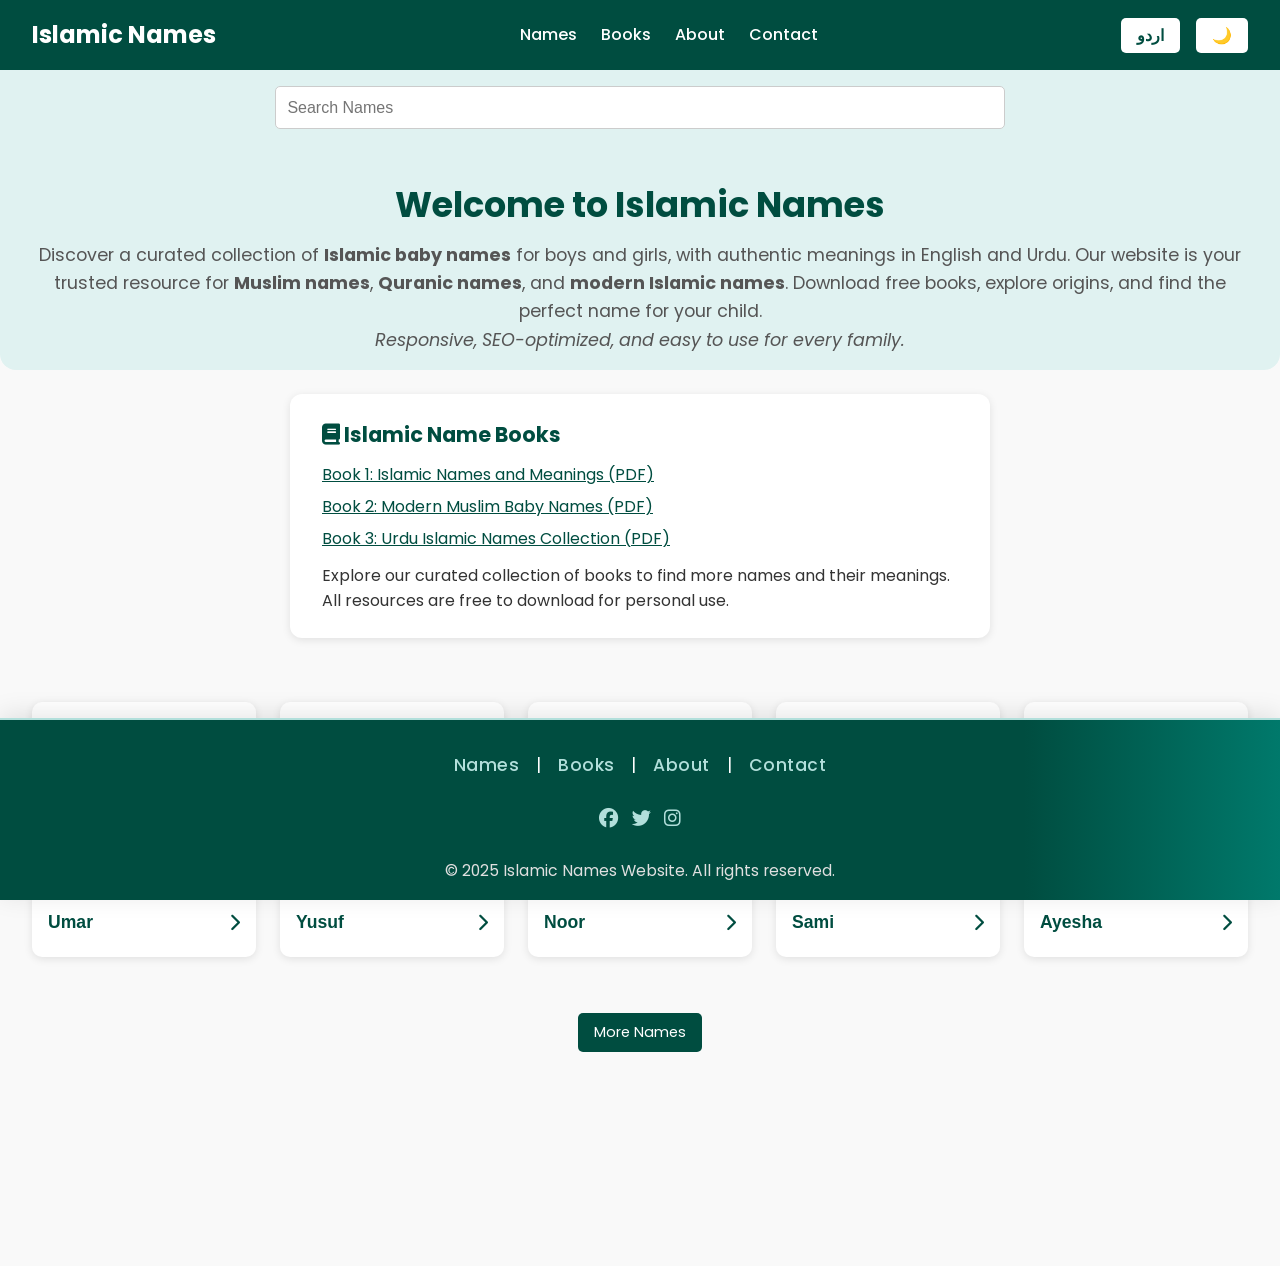
==== index.html @ b06c2a6e "rat hogai" ====
<!DOCTYPE html>
<html lang="en">
<head>
  <meta charset="UTF-8" />
  <meta name="viewport" content="width=device-width, initial-scale=1.0"/>
  <title>Islamic Names | اسلامی نام</title>
  <meta name="description" content="Find beautiful Islamic baby names with meanings in English and Urdu. Explore Muslim names, their origins, and download free books. Responsive, SEO-friendly, and easy to use." />
  <meta name="keywords" content="Islamic names, Muslim baby names, Urdu names, Islamic names meanings, Islamic books, Muslim boys names, Muslim girls names, Quranic names, Islamic names in Urdu, Islamic names in English" />
  <meta property="og:title" content="Islamic Names | اسلامی نام" />
  <meta property="og:description" content="Find beautiful Islamic baby names with meanings in English and Urdu. Explore Muslim names, their origins, and download free books." />
  <link rel="stylesheet" href="https://fonts.googleapis.com/css?family=Poppins:400,600&display=swap" />
  <link rel="stylesheet" href="./Style.css/style.css" />
  <link rel="stylesheet" href="https://cdnjs.cloudflare.com/ajax/libs/font-awesome/6.4.0/css/all.min.css" />
</head>
<body>
  <header>
    <nav class="navbar">
      <div class="logo" data-en="Islamic Names" data-ur="اسلامی نام">Islamic Names</div>
      <ul class="nav-links">
        <li><a href="index.html" data-en="Names" data-ur="نام">Names</a></li>
        <li><a href="books.html" data-en="Books" data-ur="کتب">Books</a></li>
        <li><a href="about.html" data-en="About" data-ur="تعارف">About</a></li>
        <li><a href="contact.html" data-en="Contact" data-ur="رابطہ">Contact</a></li>
      </ul>
      <div class="toggles">
        <div class="dropdown lang-dropdown">
          <button id="toggleLang" class="toggle-btn" title="Toggle Language">
            <i class="fa-solid fa-language"></i> <span>اردو</span> <i class="fa-solid fa-caret-down"></i>
          </button>
          <div class="dropdown-content">
            <button class="lang-option" data-lang="en"><i class="fa-solid fa-flag-usa"></i> English</button>
            <button class="lang-option" data-lang="ur"><i class="fa-solid fa-flag"></i> اردو</button>
          </div>
        </div>
        <div class="dropdown theme-dropdown">
          <button id="toggleTheme" class="toggle-btn" title="Toggle Dark Mode">
            <i class="fa-solid fa-moon"></i> <span>Theme</span> <i class="fa-solid fa-caret-down"></i>
          </button>
          <div class="dropdown-content">
            <button class="theme-option" data-theme="light"><i class="fa-solid fa-sun"></i> Light</button>
            <button class="theme-option" data-theme="dark"><i class="fa-solid fa-moon"></i> Dark</button>
          </div>
        </div>
        <button class="hamburger" id="navToggle" aria-label="Menu"><i class="fa-solid fa-bars"></i></button>
      </div>
    </nav>
    <div class="search-container">
      <input type="text" id="searchInput" placeholder="Search Names / نام تلاش کریں" />
    </div>
  </header>

  <main id="content">
    <section class="seo-section">
      <h1>Welcome to Islamic Names</h1>
      <p>Discover a curated collection of <strong>Islamic baby names</strong> for boys and girls, with authentic meanings in English and Urdu. Our website is your trusted resource for <strong>Muslim names</strong>, <strong>Quranic names</strong>, and <strong>modern Islamic names</strong>. Download free books, explore origins, and find the perfect name for your child. <br> <em>Responsive, SEO-optimized, and easy to use for every family.</em></p>
    </section>
    <section class="books-section">
      <h2><i class="fa-solid fa-book"></i> Islamic Name Books</h2>
      <ul class="books-list">
        <li><a href="#">Book 1: Islamic Names and Meanings (PDF)</a></li>
        <li><a href="#">Book 2: Modern Muslim Baby Names (PDF)</a></li>
        <li><a href="#">Book 3: Urdu Islamic Names Collection (PDF)</a></li>
      </ul>
      <p>Explore our curated collection of books to find more names and their meanings. All resources are free to download for personal use.</p>
    </section>
    <section class="names-section" id="namesSection">
      <!-- Names will be rendered here by JS, limited to 15 with More button -->
    </section>
    <div class="more-names-container">
      <a id="moreNamesBtn" class="details-btn" href="allnames.html">More Names</a>
    </div>
  </main>

  <footer>
    <div class="footer-content">
      <div class="footer-links">
        <a href="index.html">Names</a> |
        <a href="books.html">Books</a> |
        <a href="about.html">About</a> |
        <a href="contact.html">Contact</a>
      </div>
      <div class="footer-social">
        <a href="#" title="Facebook"><i class="fab fa-facebook"></i></a>
        <a href="#" title="Twitter"><i class="fab fa-twitter"></i></a>
        <a href="#" title="Instagram"><i class="fab fa-instagram"></i></a>
      </div>
      <p data-en="© 2025 Islamic Names Website. All rights reserved." data-ur="© 2025 اسلامی نام ویب سائٹ. جملہ حقوق محفوظ ہیں.">© 2025 Islamic Names Website. All rights reserved.</p>
    </div>
  </footer>

  <script src="./app.js/index.js"></script>
</body>
</html>
---- Style.css/style.css ----
:root {
  --primary-color: #004d40;
  --primary-light: #e0f2f1;
  --text-color: #333;
  --text-muted: #555;
  --bg-color: #f9f9f9;
  --white: #ffffff;
  --font-family: 'Segoe UI', sans-serif;
  --font-size: 16px;
  --card-radius: 10px;
  --shadow: 0 2px 8px rgba(0, 0, 0, 0.1);
}

* {
  margin: 0;
  padding: 0;
  box-sizing: border-box;
}

html, body {
  height: 100%;
}

body {
  font-family: 'Poppins', var(--font-family);
  background-color: var(--bg-color);
  color: var(--text-color);
  font-size: var(--font-size);
  line-height: 1.6;
  min-height: 100vh;
  display: flex;
  flex-direction: column;
}

main, .main {
  flex: 1 0 auto;
}

/* Navbar */
.navbar {
  display: flex;
  justify-content: space-between;
  align-items: center;
  background-color: var(--primary-color);
  padding: 1rem 2rem;
  color: var(--white);
}

.logo {
  font-size: 1.5rem;
  font-weight: bold;
}

.language-toggle button {
  background-color: var(--white);
  color: var(--primary-color);
  border: none;
  padding: 0.5rem 1rem;
  border-radius: 5px;
  cursor: pointer;
  font-weight: bold;
}

/* Navbar Dropdowns */
.dropdown {
  position: relative;
  display: inline-block;
}
.dropdown-content {
  display: none;
  position: absolute;
  background-color: #fff;
  min-width: 140px;
  box-shadow: 0 4px 16px rgba(0,0,0,0.12);
  z-index: 10;
  border-radius: 8px;
  overflow: hidden;
  right: 0;
  top: 110%;
  animation: fadeIn 0.3s;
  opacity: 0;
  pointer-events: none;
  transform: translateY(10px);
  transition: opacity 0.25s, transform 0.25s;
}
.dropdown:hover .dropdown-content,
.dropdown:focus-within .dropdown-content {
  display: block;
  opacity: 1;
  pointer-events: auto;
  transform: translateY(0);
}
.dropdown-content button {
  width: 100%;
  background: none;
  border: none;
  padding: 0.7rem 1.2rem;
  text-align: left;
  font-size: 1rem;
  color: var(--text-color);
  cursor: pointer;
  transition: background 0.2s;
}
.dropdown-content button:hover {
  background: #e0f2f1;
}

/* Hamburger menu */
.hamburger {
  display: none;
  background: none;
  border: none;
  font-size: 1.5rem;
  color: var(--primary-color);
  cursor: pointer;
  transition: background 0.2s, color 0.2s, box-shadow 0.2s;
}
.hamburger:active {
  background: #e0f2f1;
  color: #00796b;
  box-shadow: 0 2px 8px rgba(0,0,0,0.08);
}

.nav-links {
  display: flex;
  gap: 1.5rem;
  list-style: none;
}
.nav-links li a {
  color: var(--white);
  text-decoration: none;
  font-weight: 500;
  transition: color 0.2s;
}
.nav-links li a:hover {
  color: #b2dfdb;
}

/* Responsive Navbar */
@media (max-width: 900px) {
  .nav-links {
    display: none;
    position: absolute;
    top: 64px;
    right: 0;
    background: var(--primary-color);
    flex-direction: column;
    width: 200px;
    box-shadow: 0 4px 16px rgba(0,0,0,0.12);
    border-radius: 0 0 10px 10px;
    z-index: 20;
  }
  .nav-links.open {
    display: flex;
  }
  .hamburger {
    display: block;
  }
}

/* Search */
.search-container {
  padding: 1rem 2rem;
  text-align: center;
  background-color: var(--primary-light);
}

#searchInput {
  width: 60%;
  padding: 0.7rem;
  border: 1px solid #ccc;
  border-radius: 5px;
  font-size: 1rem;
}

/* Names Section */
.names-section {
  display: grid;
  grid-template-columns: repeat(auto-fit, minmax(220px, 1fr));
  gap: 1.5rem;
  padding: 2rem;
}

.name-card {
  background-color: var(--white);
  padding: 1rem;
  border-radius: var(--card-radius);
  box-shadow: var(--shadow);
  text-align: center;
  transition: transform 0.3s ease;
  cursor: pointer;
  transition: box-shadow 0.3s, transform 0.3s;
  position: relative;
  overflow: hidden;
}

.name-card:hover {
  transform: translateY(-5px);
}

.name-card h2 {
  font-size: 1.3rem;
  color: var(--primary-color);
}

.name-card .meaning {
  font-size: 0.95rem;
  margin: 0.5rem 0 1rem;
  color: var(--text-muted);
}

.details-btn {
  background-color: var(--primary-color);
  color: var(--white);
  padding: 0.5rem 1rem;
  display: inline-block;
  text-decoration: none;
  border-radius: 5px;
  font-size: 0.9rem;
  transition: background-color 0.3s;
}

.details-btn:hover {
  background-color: #00332c;
}

/* Accordion/Collapsible Names */
.name-card .accordion-content {
  max-height: 0;
  overflow: hidden;
  transition: max-height 0.4s cubic-bezier(0.4,0,0.2,1);
  background: #f7f7f7;
  padding: 0 1rem;
}
.name-card.active .accordion-content {
  max-height: 300px;
  padding: 1rem;
}
.name-card .accordion-toggle {
  display: flex;
  align-items: center;
  justify-content: space-between;
  width: 100%;
  background: none;
  border: none;
  font-size: 1.1rem;
  font-weight: 600;
  color: var(--primary-color);
  cursor: pointer;
  padding: 0.5rem 0;
}
.name-card .accordion-toggle i {
  transition: transform 0.3s;
}
.name-card.active .accordion-toggle i {
  transform: rotate(90deg);
}

/* More Names Button */
.more-names-container {
  text-align: center;
  margin: 1.5rem 0 2rem 0;
}

/* Improved Footer */
footer {
  background: linear-gradient(90deg, #004d40 80%, #00796b 100%);
  color: var(--white);
  padding: 2rem 0 1rem 0;
  position: sticky;
  bottom: 0;
  width: 100%;
  margin-top: auto;
  text-align: center;
  box-shadow: 0 -4px 24px rgba(0,0,0,0.10);
  border-top: 2px solid #b2dfdb;
  z-index: 10;
  transition: background 0.3s, color 0.3s;
}

.footer-content {
  max-width: 1100px;
  margin: 0 auto;
  display: flex;
  flex-direction: column;
  align-items: center;
  gap: 1rem;
  padding: 0 1.5rem;
}
.footer-links {
  margin-bottom: 0.5rem;
  font-size: 1.08rem;
  letter-spacing: 0.5px;
}
.footer-links a {
  color: #b2dfdb;
  margin: 0 0.7rem;
  text-decoration: none;
  font-weight: 500;
  transition: color 0.2s, border-bottom 0.2s;
  border-bottom: 2px solid transparent;
}
.footer-links a:hover {
  color: #fff;
  border-bottom: 2px solid #fff;
}
.footer-social a {
  color: #b2dfdb;
  margin: 0 0.3rem;
  font-size: 1.2rem;
  transition: color 0.2s;
}
.footer-social a:hover {
  color: #fff;
}
footer p {
  font-size: 0.98rem;
  color: #e0e0e0;
  margin-top: 0.5rem;
}

/* Navbar toggle buttons container */
.toggles {
  display: flex;
  gap: 1rem;
  align-items: center;
}

/* Toggle buttons style */
.toggle-btn {
  background-color: var(--white);
  color: var(--primary-color);
  border: none;
  padding: 0.5rem 1rem;
  border-radius: 5px;
  cursor: pointer;
  font-weight: bold;
  font-size: 1rem;
  transition: transform 0.3s ease, background-color 0.3s ease;
}

.toggle-btn:hover {
  background-color: #b2dfdb;
  transform: scale(1.1);
}

/* Dark mode styles */
body.dark-mode {
  background-color: #121212;
  color: #e0e0e0;
}

body.dark-mode .navbar {
  background-color: #004d40;
  color: #ffffff;
}

body.dark-mode .search-container {
  background-color: #00695c;
}

body.dark-mode .name-card {
  background-color: #1e1e1e;
  box-shadow: 0 2px 8px rgba(0, 0, 0, 0.7);
}

body.dark-mode .details-btn {
  background-color: #00796b;
  color: #fff;
}

body.dark-mode .details-btn:hover {
  background-color: #004d40;
}

body.dark-mode footer {
  background-color: #004d40;
  color: #fff;
}

/* SEO Section */
.seo-section {
  padding: 2rem 2rem 1rem 2rem;
  text-align: center;
  background: var(--primary-light);
  border-radius: 0 0 16px 16px;
  margin-bottom: 1.5rem;
}
.seo-section h1 {
  font-size: 2.2rem;
  color: var(--primary-color);
  margin-bottom: 0.5rem;
}
.seo-section p {
  font-size: 1.1rem;
  color: var(--text-muted);
}

/* Books Section */
.books-section {
  background: #fff;
  border-radius: 12px;
  box-shadow: var(--shadow);
  margin: 1.5rem auto 2rem auto;
  max-width: 700px;
  padding: 1.5rem 2rem;
  text-align: left;
}
.books-section h2 {
  color: var(--primary-color);
  font-size: 1.3rem;
  margin-bottom: 0.7rem;
}
.books-list {
  list-style: none;
  padding: 0;
  margin-bottom: 0.7rem;
}
.books-list li {
  margin-bottom: 0.4rem;
}
.books-list a {
  color: var(--primary-color);
  text-decoration: underline;
  transition: color 0.2s;
}
.books-list a:hover {
  color: #00796b;
}

/* Responsive Footer */
@media (max-width: 600px) {
  .footer-content {
    padding: 0 1rem;
  }
  .books-section {
    padding: 1rem 0.5rem;
  }
  .seo-section {
    padding: 1.2rem 0.5rem 0.7rem 0.5rem;
  }
  .name-card {
    padding: 0.7rem 0.3rem;
  }
}

/* Animations */
@keyframes fadeIn {
  from { opacity: 0; transform: translateY(10px); }
  to { opacity: 1; transform: translateY(0); }
}

/* All Names List (allnames.html) */
.all-names-section {
  max-width: 900px;
  margin: 2rem auto 2rem auto;
  padding: 1.5rem 1rem;
  background: #fff;
  border-radius: 12px;
  box-shadow: var(--shadow);
}
.all-names-section h1 {
  text-align: center;
  color: var(--primary-color);
  margin-bottom: 1.2rem;
}
.all-names-list {
  width: 100%;
}
.all-names-ul {
  list-style: none;
  padding: 0;
  margin: 0;
}
.all-names-li {
  display: flex;
  flex-wrap: wrap;
  align-items: center;
  border-bottom: 1px solid #e0f2f1;
  padding: 0.7rem 0.2rem;
  gap: 1.2rem;
}
.all-names-li:last-child {
  border-bottom: none;
}
.all-name {
  flex: 1 1 180px;
  font-weight: 600;
  color: var(--primary-color);
  font-size: 1.08rem;
}
.all-meaning {
  flex: 2 1 320px;
  color: var(--text-muted);
  font-size: 1rem;
}
.all-names-li .details-btn {
  margin-left: auto;
  font-size: 0.95rem;
  padding: 0.4rem 0.9rem;
}
@media (max-width: 700px) {
  .all-names-li {
    flex-direction: column;
    align-items: flex-start;
    gap: 0.3rem;
    padding: 0.7rem 0;
  }
  .all-name, .all-meaning {
    flex: unset;
    width: 100%;
  }
  .all-names-li .details-btn {
    margin-left: 0;
    margin-top: 0.3rem;
  }
}
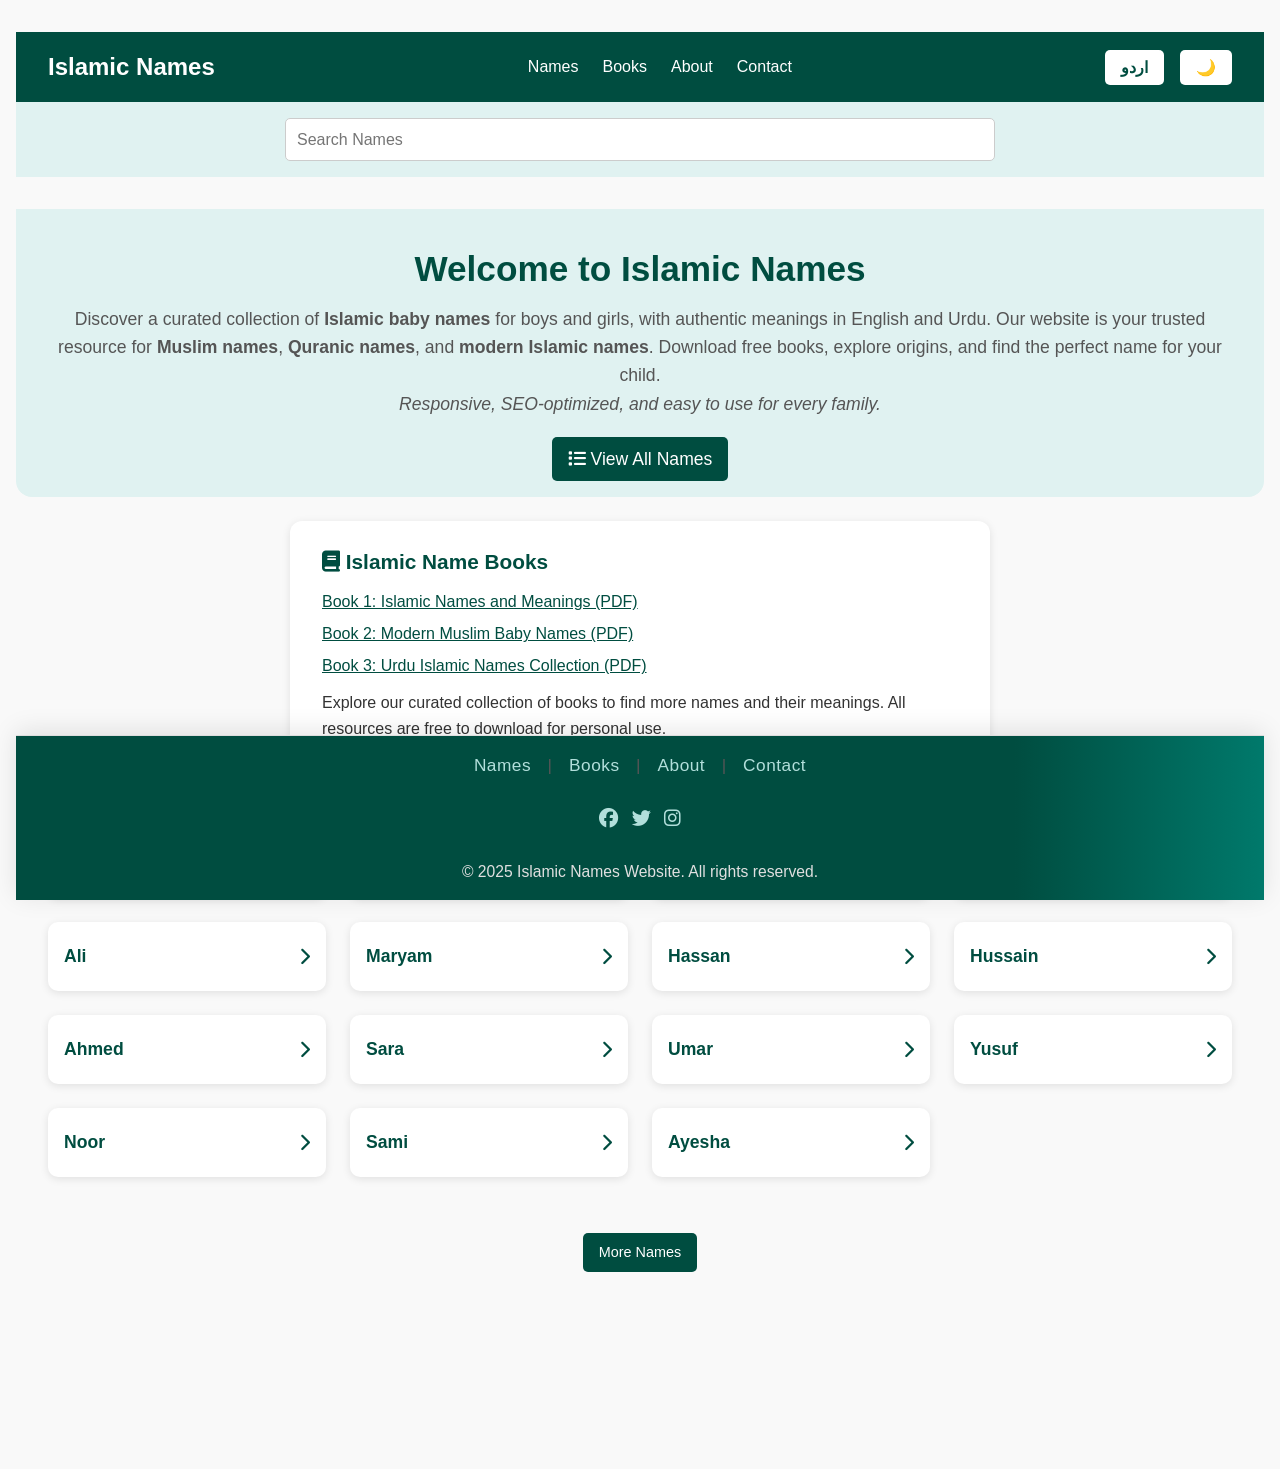
==== commit c03f5149: "sooo ja" ====
--- a/index.html
+++ b/index.html
@@ -8,8 +8,8 @@
   <meta name="keywords" content="Islamic names, Muslim baby names, Urdu names, Islamic names meanings, Islamic books, Muslim boys names, Muslim girls names, Quranic names, Islamic names in Urdu, Islamic names in English" />
   <meta property="og:title" content="Islamic Names | اسلامی نام" />
   <meta property="og:description" content="Find beautiful Islamic baby names with meanings in English and Urdu. Explore Muslim names, their origins, and download free books." />
-  <link rel="stylesheet" href="https://fonts.googleapis.com/css?family=Poppins:400,600&display=swap" />
-  <link rel="stylesheet" href="./Style.css/style.css" />
+  <link rel="stylesheet" href="Style.css/style.css" />
+  <link rel="stylesheet" href="Style.css/namepage.css">
   <link rel="stylesheet" href="https://cdnjs.cloudflare.com/ajax/libs/font-awesome/6.4.0/css/all.min.css" />
 </head>
 <body>
@@ -17,10 +17,10 @@
     <nav class="navbar">
       <div class="logo" data-en="Islamic Names" data-ur="اسلامی نام">Islamic Names</div>
       <ul class="nav-links">
-        <li><a href="index.html" data-en="Names" data-ur="نام">Names</a></li>
-        <li><a href="books.html" data-en="Books" data-ur="کتب">Books</a></li>
-        <li><a href="about.html" data-en="About" data-ur="تعارف">About</a></li>
-        <li><a href="contact.html" data-en="Contact" data-ur="رابطہ">Contact</a></li>
+        <li><a href="htmls/allnames.html" data-en="Names" data-ur="نام">Names</a></li>
+        <li><a href="htmls/books.html" data-en="Books" data-ur="کتب">Books</a></li>
+        <li><a href="htmls/about.html" data-en="About" data-ur="تعارف">About</a></li>
+        <li><a href="htmls/contact.html" data-en="Contact" data-ur="رابطہ">Contact</a></li>
       </ul>
       <div class="toggles">
         <div class="dropdown lang-dropdown">
@@ -48,11 +48,11 @@
       <input type="text" id="searchInput" placeholder="Search Names / نام تلاش کریں" />
     </div>
   </header>
-
-  <main id="content">
+  <main id="content" class="main">
     <section class="seo-section">
       <h1>Welcome to Islamic Names</h1>
       <p>Discover a curated collection of <strong>Islamic baby names</strong> for boys and girls, with authentic meanings in English and Urdu. Our website is your trusted resource for <strong>Muslim names</strong>, <strong>Quranic names</strong>, and <strong>modern Islamic names</strong>. Download free books, explore origins, and find the perfect name for your child. <br> <em>Responsive, SEO-optimized, and easy to use for every family.</em></p>
+      <a href="htmls/allnames.html" class="details-btn" style="margin-top:1.2rem;display:inline-block;font-size:1.1rem;"><i class="fa-solid fa-list"></i> View All Names</a>
     </section>
     <section class="books-section">
       <h2><i class="fa-solid fa-book"></i> Islamic Name Books</h2>
@@ -67,17 +67,16 @@
       <!-- Names will be rendered here by JS, limited to 15 with More button -->
     </section>
     <div class="more-names-container">
-      <a id="moreNamesBtn" class="details-btn" href="allnames.html">More Names</a>
+      <a id="moreNamesBtn" class="details-btn" href="htmls/allnames.html">More Names</a>
     </div>
   </main>
-
   <footer>
     <div class="footer-content">
       <div class="footer-links">
-        <a href="index.html">Names</a> |
-        <a href="books.html">Books</a> |
-        <a href="about.html">About</a> |
-        <a href="contact.html">Contact</a>
+        <a href="htmls/allnames.html">Names</a> |
+        <a href="htmls/books.html">Books</a> |
+        <a href="htmls/about.html">About</a> |
+        <a href="htmls/contact.html">Contact</a>
       </div>
       <div class="footer-social">
         <a href="#" title="Facebook"><i class="fab fa-facebook"></i></a>
@@ -87,7 +86,8 @@
       <p data-en="© 2025 Islamic Names Website. All rights reserved." data-ur="© 2025 اسلامی نام ویب سائٹ. جملہ حقوق محفوظ ہیں.">© 2025 Islamic Names Website. All rights reserved.</p>
     </div>
   </footer>
-
-  <script src="./app.js/index.js"></script>
+  <script src="app.js/index.js"></script>
+  <script src="app.js/namepage.js"></script>
+  <script src="app.js/allnames.js"></script>
 </body>
 </html>
--- a/Style.css/namepage.css
+++ b/Style.css/namepage.css
@@ -0,0 +1,368 @@
+:root {
+  --primary-color: #004d40;
+  --primary-slightly-light: #26a69a;
+  --primary-light: #e0f2f1;
+  --text-color: #333;
+  --text-muted: #555;
+  --bg-color: #f9f9f9;
+  --white: #ffffff;
+  --font-family: 'Segoe UI', sans-serif;
+  --font-size: 16px;
+  --card-radius: 10px;
+  --shadow: 0 2px 8px rgba(0, 0, 0, 0.1);
+}
+
+/* namepage.css - Modern, clean, responsive styling for details page */
+body {
+  background: #f7f7fa;
+  color: #222;
+  margin: 0;
+  padding: 0;
+  min-height: 100vh;
+  transition: background 0.3s, color 0.3s;
+}
+body.dark-mode {
+  background: #181a1b;
+  color: #f1f1f1;
+}
+.container {
+  max-width: 700px;
+  margin: 40px auto 0 auto;
+  background: #fff;
+  border-radius: 18px;
+  box-shadow: 0 4px 32px rgba(0,0,0,0.08);
+  padding: 32px 24px 24px 24px;
+  transition: background 0.3s, color 0.3s;
+}
+body.dark-mode .container {
+  background: #23272b;
+  color: #f1f1f1;
+}
+header h1 {
+  font-size: 2.5rem;
+  margin: 0 0 8px 0;
+  text-align: center;
+  letter-spacing: 1px;
+}
+.tagline {
+  font-size: 1.2rem;
+  color: #666;
+  text-align: center;
+  margin-bottom: 24px;
+}
+body.dark-mode .tagline {
+  color: #bbb;
+}
+.info-section {
+  display: flex;
+  flex-wrap: wrap;
+  gap: 18px;
+  justify-content: space-between;
+}
+.box {
+  flex: 1 1 260px;
+  background: #f3f6fa;
+  border-radius: 10px;
+  padding: 18px 16px 12px 16px;
+  margin-bottom: 8px;
+  min-width: 220px;
+  box-shadow: 0 2px 8px rgba(0,0,0,0.04);
+  transition: background 0.3s, color 0.3s;
+}
+body.dark-mode .box {
+  background: #23272b;
+  color: #f1f1f1;
+  box-shadow: 0 2px 8px rgba(0,0,0,0.18);
+}
+.box h2 {
+  font-size: 1.1rem;
+  margin: 0 0 6px 0;
+  color: #2a6b8d;
+  letter-spacing: 0.5px;
+}
+body.dark-mode .box h2 {
+  color: #7ecfff;
+}
+.box p {
+  font-size: 1.05rem;
+  margin: 0;
+}
+.button-container {
+  text-align: center;
+  margin: 28px 0 0 0;
+}
+.back-btn {
+  background: #2a6b8d;
+  color: #fff;
+  border: none;
+  border-radius: 6px;
+  padding: 10px 22px;
+  font-size: 1rem;
+  cursor: pointer;
+  text-decoration: none;
+  transition: background 0.2s;
+}
+.back-btn:hover {
+  background: #1b4c66;
+}
+.lang-dark-buttons {
+  display: flex;
+  justify-content: center;
+  gap: 16px;
+  margin-top: 18px;
+}
+.lang-dark-buttons button {
+  background: #e3eaf2;
+  color: #2a6b8d;
+  border: none;
+  border-radius: 6px;
+  padding: 8px 18px;
+  font-size: 1rem;
+  cursor: pointer;
+  transition: background 0.2s, color 0.2s;
+}
+body.dark-mode .lang-dark-buttons button {
+  background: #23272b;
+  color: #7ecfff;
+}
+.lang-dark-buttons button:hover {
+  background: #c7d7e6;
+}
+footer {
+  text-align: center;
+  margin: 32px 0 0 0;
+  font-size: 0.98rem;
+  color: #888;
+}
+body.dark-mode footer {
+  color: #bbb;
+}
+@media (max-width: 800px) {
+  .container {
+    max-width: 98vw;
+    padding: 12px 2vw 18px 2vw;
+  }
+  .info-section {
+    flex-direction: column;
+    gap: 10px;
+  }
+  .box {
+    min-width: 0;
+  }
+}
+
+body {
+  font-family: var(--font-family);
+  background-color: var(--bg-color);
+  color: var(--text-color);
+  font-size: var(--font-size);
+  line-height: 1.6;
+  padding: 2rem 1rem;
+  display: flex;
+  flex-direction: column;
+  min-height: 100vh;
+  transition: background-color 0.3s ease, color 0.3s ease;
+}
+
+.container {
+  max-width: 800px;
+  margin: auto;
+  background-color: var(--white);
+  padding: 2rem;
+  border-radius: var(--card-radius);
+  box-shadow: var(--shadow);
+  transition: background-color 0.3s ease, color 0.3s ease;
+}
+
+header {
+  text-align: center;
+  margin-bottom: 2rem;
+}
+
+h1 {
+  font-size: 2.2rem;
+  color: var(--primary-color);
+  margin-bottom: 0.5rem;
+}
+
+.tagline {
+  color: var(--text-muted);
+  font-size: 1.1rem;
+}
+
+.info-section {
+  border: 1px solid #ddd;
+  border-radius: var(--card-radius);
+  padding: 1rem;
+  margin-bottom: 1.5rem;
+  background-color: var(--white);
+  box-shadow: var(--shadow);
+  transition: background-color 0.3s ease, color 0.3s ease;
+}
+
+.info-section .box {
+  margin-bottom: 1.5rem;
+}
+
+.info-section h2 {
+  background-color: var(--primary-light);
+  color: var(--primary-color);
+  padding: 0.5rem;
+  border-radius: var(--card-radius) var(--card-radius) 0 0;
+  font-size: 1.2rem;
+  border-bottom: 1px solid #ccc;
+}
+
+.info-section p {
+  padding-top: 0.1rem;
+  font-size: 1rem;
+  color: var(--text-color);
+}
+
+.back-btn {
+  display: block;
+  width: max-content;
+  margin: 2rem auto 0;
+  background-color: var(--primary-color);
+  color: var(--white);
+  padding: 0.75rem 1.5rem;
+  border-radius: 5px;
+  text-decoration: none;
+  font-weight: bold;
+  font-size: 1rem;
+  transition: background-color 0.3s ease;
+  text-align: center;
+}
+
+.back-btn:hover {
+  background-color: #00332c;
+}
+
+footer {
+  text-align: center;
+  margin-top: auto;
+  padding: 1rem;
+  font-size: 0.9rem;
+  color: var(--text-muted);
+  border-top: 1px solid #ddd;
+}
+
+/* Animation for scroll */
+.animate-on-scroll {
+  opacity: 0;
+  transform: translateY(40px);
+  transition: opacity 0.6s ease-out, transform 0.6s ease-out;
+}
+
+.animate-on-scroll.show {
+  opacity: 1;
+  transform: translateY(0);
+}
+
+/* Dark mode styles */
+body.dark {
+  background-color: #121212;
+  color: #ddd;
+}
+
+body.dark .container {
+  background-color: #1e1e1e;
+  color: #ccc;
+  box-shadow: 0 2px 8px rgba(255, 255, 255, 0.1);
+}
+
+body.dark .info-section {
+  background-color: #2c2c2c;
+  border-color: #444;
+}
+
+body.dark .info-section h2 {
+  background-color: #37474f;
+  color: #80cbc4;
+  border-bottom-color: #555;
+}
+body.dark p {
+  color: #eee;
+}
+
+body.dark .back-btn {
+  background-color: #26a69a;
+  color: #121212;
+}
+
+body.dark .back-btn:hover {
+  background-color: #004d40;
+}
+
+body.dark footer {
+  color: #888;
+  border-top-color: #444;
+}
+
+/* Theme toggle button */
+.theme-toggle-btn {
+  position: fixed;
+  bottom: 1rem;
+  right: 1rem;
+  background-color: var(--primary-color);
+  color: var(--white);
+  border: none;
+  padding: 0.75rem 1rem;
+  border-radius: 5px;
+  font-weight: bold;
+  cursor: pointer;
+  box-shadow: var(--shadow);
+  transition: background-color 0.3s ease;
+}
+
+.theme-toggle-btn:hover {
+  background-color: #00332c;
+}
+
+/* Responsive */
+@media (max-width: 600px) {
+  .container {
+    padding: 1.2rem;
+  }
+  
+  h1 {
+    font-size: 1.7rem;
+  }
+  
+  .info-section h2 {
+    font-size: 1.1rem;
+  }
+  
+  .back-btn {
+    font-size: 0.9rem;
+    padding: 0.6rem 1.2rem;
+  }
+}
+
+/* Dark mode styles */
+body.dark-mode {
+  background-color: #121212;
+  color: #e0e0e0;
+}
+
+body.dark-mode .navbar {
+  background-color: #333;
+  color: #fff;
+}
+
+body.dark-mode .name-card, 
+body.dark-mode .details-section {
+  background-color: #222;
+  box-shadow: 0 2px 8px rgba(255, 255, 255, 0.1);
+}
+
+body.dark-mode .details-btn, 
+body.dark-mode a {
+  background-color: #444;
+  color: #eee;
+}
+
+body.dark-mode .details-btn:hover,
+body.dark-mode a:hover {
+  background-color: #555;
+}
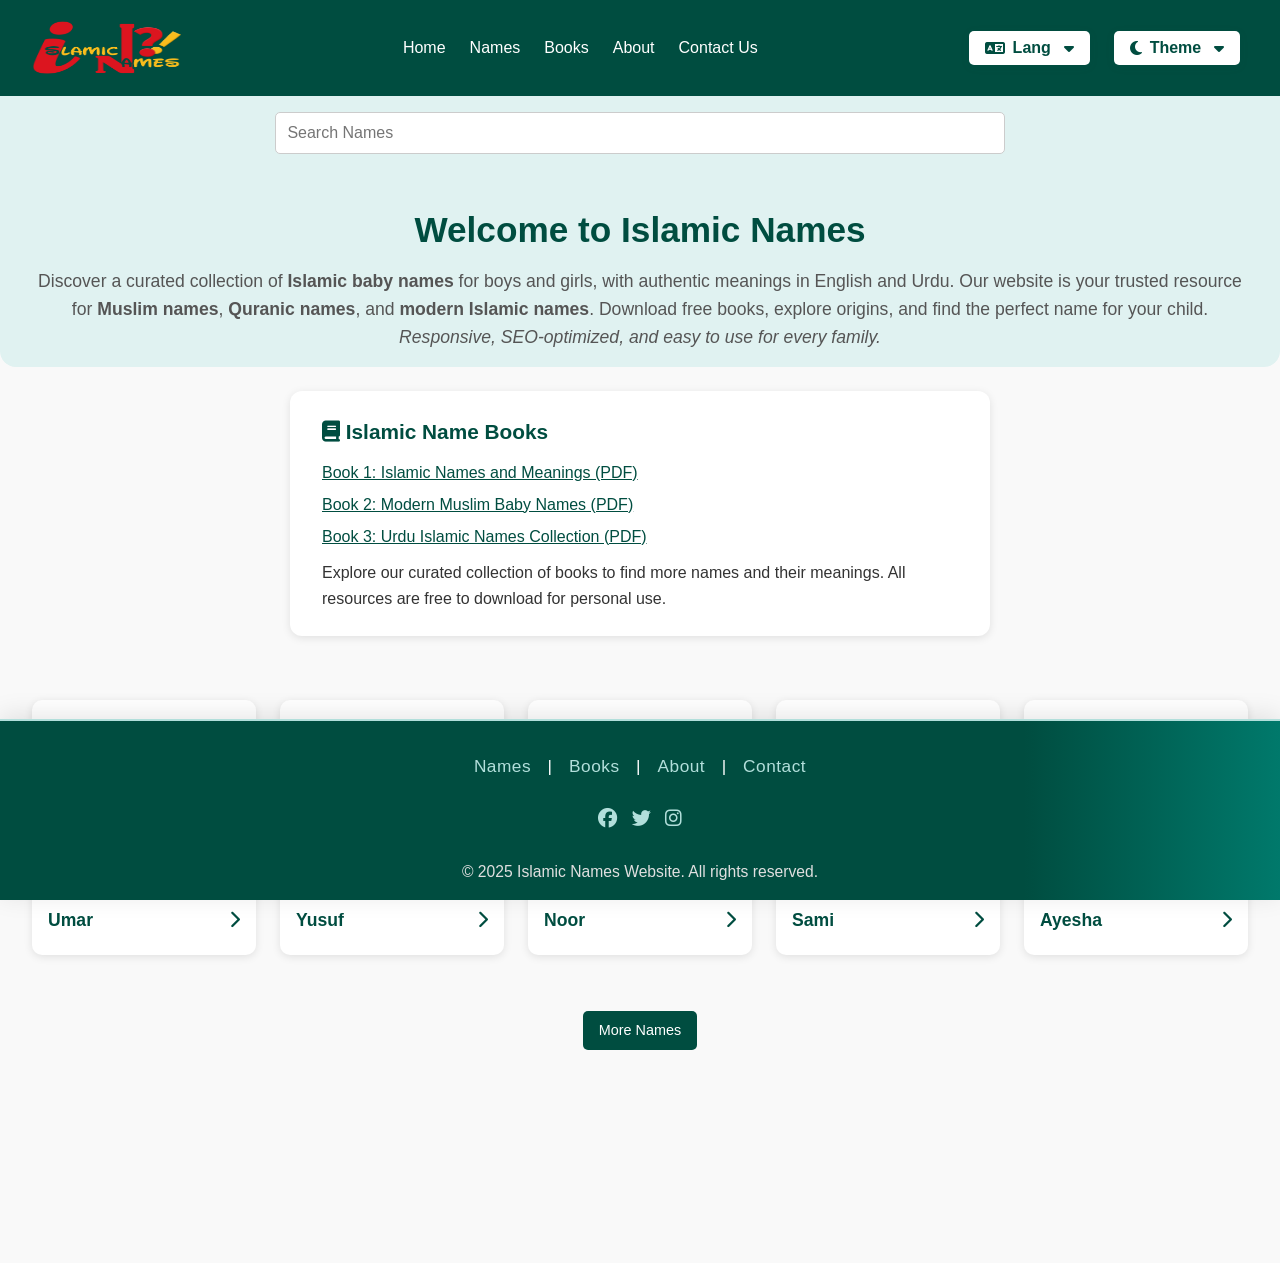
==== commit 68d48218: "bht kaam krlia chutti wale din" ====
--- a/index.html
+++ b/index.html
@@ -9,23 +9,25 @@
   <meta property="og:title" content="Islamic Names | اسلامی نام" />
   <meta property="og:description" content="Find beautiful Islamic baby names with meanings in English and Urdu. Explore Muslim names, their origins, and download free books." />
   <link rel="stylesheet" href="Style.css/style.css" />
-  <link rel="stylesheet" href="Style.css/namepage.css">
   <link rel="stylesheet" href="https://cdnjs.cloudflare.com/ajax/libs/font-awesome/6.4.0/css/all.min.css" />
 </head>
 <body>
   <header>
     <nav class="navbar">
-      <div class="logo" data-en="Islamic Names" data-ur="اسلامی نام">Islamic Names</div>
+        <img class="logo" src="./asserts/logo ....webp" alt="islamicNamesLogo" class="logo-img">
       <ul class="nav-links">
+        <li><a href="index.html" data-en="Home" data-ur="گھر">Home</a></li>
         <li><a href="htmls/allnames.html" data-en="Names" data-ur="نام">Names</a></li>
         <li><a href="htmls/books.html" data-en="Books" data-ur="کتب">Books</a></li>
         <li><a href="htmls/about.html" data-en="About" data-ur="تعارف">About</a></li>
-        <li><a href="htmls/contact.html" data-en="Contact" data-ur="رابطہ">Contact</a></li>
+        <li><a href="htmls/contact.html" data-en="Contact" data-ur="رابطہ">Contact Us</a></li>
       </ul>
       <div class="toggles">
         <div class="dropdown lang-dropdown">
           <button id="toggleLang" class="toggle-btn" title="Toggle Language">
-            <i class="fa-solid fa-language"></i> <span>اردو</span> <i class="fa-solid fa-caret-down"></i>
+            <i class="fa-solid fa-language"></i>
+            <span id="langText">Lang</span>
+            <i class="fa-solid fa-caret-down"></i>
           </button>
           <div class="dropdown-content">
             <button class="lang-option" data-lang="en"><i class="fa-solid fa-flag-usa"></i> English</button>
@@ -34,7 +36,9 @@
         </div>
         <div class="dropdown theme-dropdown">
           <button id="toggleTheme" class="toggle-btn" title="Toggle Dark Mode">
-            <i class="fa-solid fa-moon"></i> <span>Theme</span> <i class="fa-solid fa-caret-down"></i>
+            <i class="fa-solid fa-moon"></i> 
+            <span id="themeText" data-en="Theme" data-ur="تھیم">Theme</span> 
+            <i class="fa-solid fa-caret-down"></i>
           </button>
           <div class="dropdown-content">
             <button class="theme-option" data-theme="light"><i class="fa-solid fa-sun"></i> Light</button>
@@ -45,15 +49,17 @@
       </div>
     </nav>
     <div class="search-container">
-      <input type="text" id="searchInput" placeholder="Search Names / نام تلاش کریں" />
+      <input type="text" id="searchInput" 
+        placeholder="Search Names" 
+        data-en="Search Names" 
+        data-ur="نام تلاش کریں" />
     </div>
   </header>
   <main id="content" class="main">
     <section class="seo-section">
       <h1>Welcome to Islamic Names</h1>
       <p>Discover a curated collection of <strong>Islamic baby names</strong> for boys and girls, with authentic meanings in English and Urdu. Our website is your trusted resource for <strong>Muslim names</strong>, <strong>Quranic names</strong>, and <strong>modern Islamic names</strong>. Download free books, explore origins, and find the perfect name for your child. <br> <em>Responsive, SEO-optimized, and easy to use for every family.</em></p>
-      <a href="htmls/allnames.html" class="details-btn" style="margin-top:1.2rem;display:inline-block;font-size:1.1rem;"><i class="fa-solid fa-list"></i> View All Names</a>
-    </section>
+</section>
     <section class="books-section">
       <h2><i class="fa-solid fa-book"></i> Islamic Name Books</h2>
       <ul class="books-list">
--- a/Style.css/style.css
+++ b/Style.css/style.css
@@ -47,8 +47,41 @@
 }
 
 .logo {
-  font-size: 1.5rem;
-  font-weight: bold;
+  display: flex;
+  align-items: center;
+  color: var(--white);
+  width: 10rem;
+  height: 4rem;
+}
+
+.logo-img {
+  height: 44px;
+  width: 44px;
+  object-fit: contain;
+  border-radius: 8px;
+  background: #fff;
+  box-shadow: 0 2px 8px rgba(0,0,0,0.07);
+}
+
+.logo-text {
+  font-size: 1.25rem;
+  font-weight: 600;
+  color: var(--white);
+  letter-spacing: 0.5px;
+  line-height: 1.1;
+  display: block;
+}
+
+@media (max-width: 600px) {
+  .logo-text {
+    font-size: 1rem;
+    max-width: 90px;
+    white-space: normal;
+  }
+  .logo-img {
+    height: 34px;
+    width: 34px;
+  }
 }
 
 .language-toggle button {
@@ -105,6 +138,47 @@
   background: #e0f2f1;
 }
 
+/* Navbar Dropdown Buttons (Theme & Language) */
+.dropdown .toggle-btn {
+  background-color: var(--white);
+  color: var(--primary-color);
+  border: none;
+  padding: 0.5rem 1rem;
+  border-radius: 5px;
+  cursor: pointer;
+  font-weight: bold;
+  font-size: 1rem;
+  min-width: 100px;
+  margin-right: 0.5rem;
+  box-shadow: 0 2px 8px rgba(0,77,64,0.10);
+  display: flex;
+  align-items: center;
+  gap: 0.5em;
+  transition: background-color 0.3s, color 0.3s, box-shadow 0.3s, transform 0.25s cubic-bezier(.4,2,.6,1), filter 0.2s;
+}
+.dropdown .toggle-btn:focus,
+.dropdown .toggle-btn:hover {
+  background-color: #b2dfdb;
+  color: #00332c;
+  box-shadow: 0 4px 16px rgba(0,77,64,0.18);
+  outline: 2px solid #00796b;
+  transform: scale(1.07);
+  filter: brightness(1.05);
+  animation: lang-bounce 0.35s cubic-bezier(.4,2,.6,1);
+}
+
+@keyframes lang-bounce {
+  0% { transform: scale(1); }
+  40% { transform: scale(1.12) translateY(-2px); }
+  60% { transform: scale(0.98) translateY(1px); }
+  100% { transform: scale(1.07); }
+}
+
+.dropdown .toggle-btn i.fa-caret-down {
+  margin-left: 0.3em;
+  font-size: 1em;
+}
+
 /* Hamburger menu */
 .hamburger {
   display: none;
@@ -514,4 +588,63 @@
     margin-left: 0;
     margin-top: 0.3rem;
   }
+}
+
+/* Style for language select dropdown in navbar */
+#toggleLang.toggle-btn {
+  background-color: var(--white);
+  color: var(--primary-color);
+  border: none;
+  padding: 0.5rem 1rem;
+  border-radius: 5px;
+  cursor: pointer;
+  font-weight: bold;
+  font-size: 1rem;
+  min-width: 100px;
+  margin-right: 0.5rem;
+  box-shadow: 0 2px 8px rgba(0,77,64,0.10);
+  transition: 
+    background-color 0.3s,
+    color 0.3s,
+    box-shadow 0.3s,
+    transform 0.25s cubic-bezier(.4,2,.6,1),
+    filter 0.2s;
+  appearance: none;
+  /* Remove custom arrow for native look */
+  background-image: none;
+  padding-right: 1rem;
+  text-align: center;
+}
+#toggleLang.toggle-btn:focus,
+#toggleLang.toggle-btn:hover {
+  background-color: #b2dfdb;
+  color: #00332c;
+  box-shadow: 0 4px 16px rgba(0,77,64,0.18);
+  outline: 2px solid #00796b;
+  transform: scale(1.07);
+  filter: brightness(1.05);
+  animation: lang-bounce 0.35s cubic-bezier(.4,2,.6,1);
+}
+
+@keyframes lang-bounce {
+  0% { transform: scale(1); }
+  40% { transform: scale(1.12) translateY(-2px); }
+  60% { transform: scale(0.98) translateY(1px); }
+  100% { transform: scale(1.07); }
+}
+
+/* Make select arrow look like button caret for consistency */
+#toggleLang.toggle-btn::-ms-expand {
+  display: none;
+}
+#toggleLang.toggle-btn option {
+  color: var(--primary-color);
+}
+
+@media (max-width: 600px) {
+  #toggleLang.toggle-btn {
+    min-width: 70px;
+    font-size: 0.95rem;
+    padding: 0.4rem 0.7rem;
+  }
 }
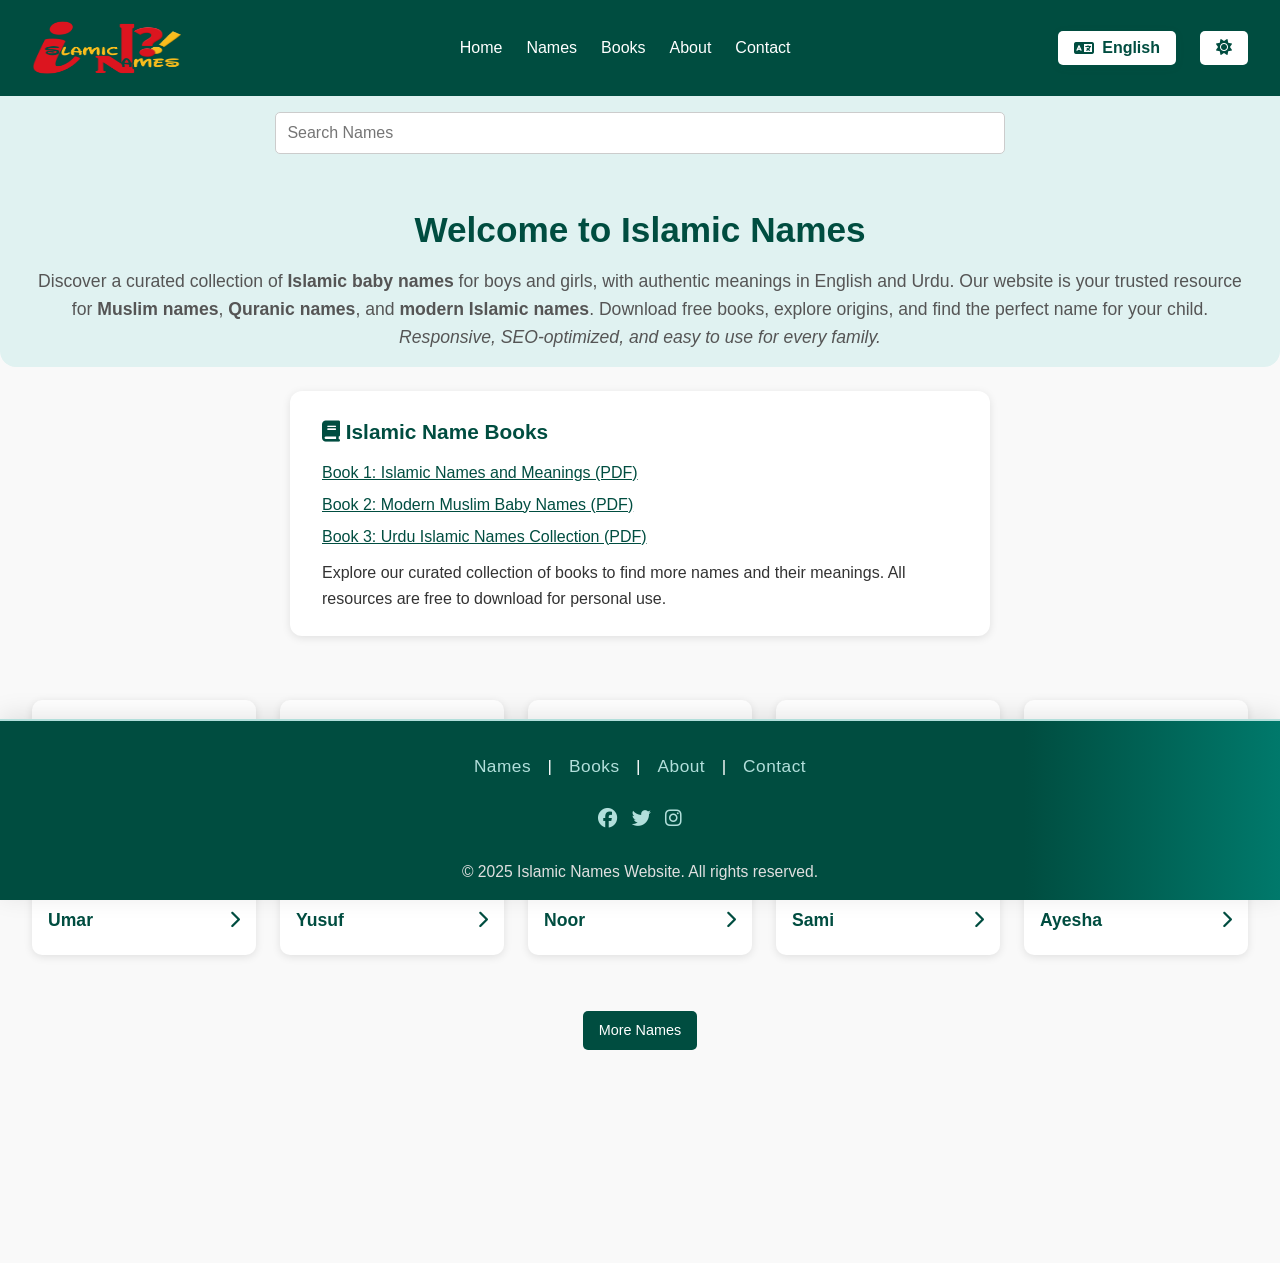
==== commit 9ede684b: "cha; kapre le aa" ====
--- a/index.html
+++ b/index.html
@@ -15,37 +15,43 @@
   <header>
     <nav class="navbar">
         <img class="logo" src="./asserts/logo ....webp" alt="islamicNamesLogo" class="logo-img">
-      <ul class="nav-links">
+      <ul class="nav-links" id="navLinks">
         <li><a href="index.html" data-en="Home" data-ur="گھر">Home</a></li>
         <li><a href="htmls/allnames.html" data-en="Names" data-ur="نام">Names</a></li>
         <li><a href="htmls/books.html" data-en="Books" data-ur="کتب">Books</a></li>
         <li><a href="htmls/about.html" data-en="About" data-ur="تعارف">About</a></li>
         <li><a href="htmls/contact.html" data-en="Contact" data-ur="رابطہ">Contact Us</a></li>
       </ul>
-      <div class="toggles">
-        <div class="dropdown lang-dropdown">
-          <button id="toggleLang" class="toggle-btn" title="Toggle Language">
-            <i class="fa-solid fa-language"></i>
-            <span id="langText">Lang</span>
-            <i class="fa-solid fa-caret-down"></i>
-          </button>
-          <div class="dropdown-content">
-            <button class="lang-option" data-lang="en"><i class="fa-solid fa-flag-usa"></i> English</button>
-            <button class="lang-option" data-lang="ur"><i class="fa-solid fa-flag"></i> اردو</button>
-          </div>
-        </div>
-        <div class="dropdown theme-dropdown">
-          <button id="toggleTheme" class="toggle-btn" title="Toggle Dark Mode">
-            <i class="fa-solid fa-moon"></i> 
-            <span id="themeText" data-en="Theme" data-ur="تھیم">Theme</span> 
-            <i class="fa-solid fa-caret-down"></i>
-          </button>
-          <div class="dropdown-content">
-            <button class="theme-option" data-theme="light"><i class="fa-solid fa-sun"></i> Light</button>
-            <button class="theme-option" data-theme="dark"><i class="fa-solid fa-moon"></i> Dark</button>
-          </div>
-        </div>
+      <div class="toggles desktop-toggles">
+        <button id="toggleLang" class="toggle-btn" title="Toggle Language">
+          <i id="langIcon" class="fa-solid fa-language"></i>
+          <span id="langText">English</span>
+        </button>
+        <button id="toggleTheme" class="toggle-btn" title="Toggle Dark Mode">
+          <i id="themeIcon" class="fa-solid fa-moon"></i>
+        </button>
         <button class="hamburger" id="navToggle" aria-label="Menu"><i class="fa-solid fa-bars"></i></button>
+      </div>
+      <!-- Mobile Dropdown -->
+      <div class="mobile-nav-dropdown" id="mobileNavDropdown">
+        <ul>
+          <li><a href="index.html" data-en="Home" data-ur="گھر">Home</a></li>
+          <li><a href="htmls/allnames.html" data-en="Names" data-ur="نام">Names</a></li>
+          <li><a href="htmls/books.html" data-en="Books" data-ur="کتب">Books</a></li>
+          <li><a href="htmls/about.html" data-en="About" data-ur="تعارف">About</a></li>
+          <li><a href="htmls/contact.html" data-en="Contact" data-ur="رابطہ">Contact Us</a></li>
+          <li class="mobile-toggle-btns">
+            <button id="mobileToggleLang" class="toggle-btn" title="Toggle Language">
+              <i id="mobileLangIcon" class="fa-solid fa-language"></i>
+              <span id="mobileLangText">English</span>
+            </button>
+          </li>
+          <li class="mobile-toggle-btns">
+            <button id="mobileToggleTheme" class="toggle-btn" title="Toggle Dark Mode">
+              <i id="mobileThemeIcon" class="fa-solid fa-moon"></i>
+            </button>
+          </li>
+        </ul>
       </div>
     </nav>
     <div class="search-container">
--- a/Style.css/style.css
+++ b/Style.css/style.css
@@ -210,25 +210,104 @@
   color: #b2dfdb;
 }
 
-/* Responsive Navbar */
+/* Mobile nav dropdown styles */
+.mobile-nav-dropdown {
+  display: none;
+  position: absolute;
+  top: 64px;
+  right: 0;
+  width: 200px;
+  background: var(--primary-color);
+  box-shadow: 0 4px 16px rgba(0,0,0,0.12);
+  border-radius: 0 0 10px 10px;
+  z-index: 100;
+  animation: fadeIn 0.3s;
+}
+.mobile-nav-dropdown ul {
+  list-style: none;
+  margin: 0;
+  padding: 0.5rem 0;
+}
+.mobile-nav-dropdown li {
+  border-bottom: 1px solid #b2dfdb;
+}
+.mobile-nav-dropdown li:last-child {
+  border-bottom: none;
+}
+.mobile-nav-dropdown a {
+  display: block;
+  color: var(--white);
+  text-decoration: none;
+  padding: 0.9rem 1.2rem;
+  font-weight: 500;
+  transition: background 0.2s, color 0.2s;
+}
+.mobile-nav-dropdown a:hover {
+  background: #00796b;
+  color: #fff;
+}
+.mobile-nav-dropdown .mobile-toggle-btns {
+  padding: 0.7rem 1.2rem 0.7rem 1.2rem;
+  border-bottom: none;
+  display: flex;
+  gap: 0.7rem;
+  justify-content: flex-start;
+  align-items: center;
+  background: none;
+}
+.mobile-nav-dropdown .toggle-btn {
+  width: 100%;
+  margin: 0;
+  box-shadow: none;
+  background: var(--white);
+  color: var(--primary-color);
+  border: none;
+  padding: 0.5rem 1rem;
+  border-radius: 5px;
+  font-weight: bold;
+  font-size: 1rem;
+  display: flex;
+  align-items: center;
+  gap: 0.5em;
+  transition: background-color 0.3s, color 0.3s;
+}
+.mobile-nav-dropdown .toggle-btn:hover {
+  background: #b2dfdb;
+  color: #00332c;
+}
 @media (max-width: 900px) {
   .nav-links {
+    display: none !important;
+  }
+  .mobile-nav-dropdown {
     display: none;
     position: absolute;
     top: 64px;
     right: 0;
+    width: 220px;
     background: var(--primary-color);
-    flex-direction: column;
-    width: 200px;
     box-shadow: 0 4px 16px rgba(0,0,0,0.12);
     border-radius: 0 0 10px 10px;
-    z-index: 20;
-  }
-  .nav-links.open {
-    display: flex;
+    z-index: 100;
+    animation: fadeIn 0.3s;
+  }
+  .mobile-nav-dropdown.open {
+    display: block;
   }
   .hamburger {
-    display: block;
+    display: block !important;
+    z-index: 200;
+  }
+  .desktop-toggles {
+    display: none !important;
+  }
+}
+@media (min-width: 901px) {
+  .mobile-nav-dropdown {
+    display: none !important;
+  }
+  .desktop-toggles {
+    display: flex !important;
   }
 }
 
@@ -603,16 +682,13 @@
   min-width: 100px;
   margin-right: 0.5rem;
   box-shadow: 0 2px 8px rgba(0,77,64,0.10);
-  transition: 
-    background-color 0.3s,
-    color 0.3s,
-    box-shadow 0.3s,
-    transform 0.25s cubic-bezier(.4,2,.6,1),
-    filter 0.2s;
+  display: flex;
+  align-items: center;
+  gap: 0.5em;
+  transition: background-color 0.3s, color 0.3s, box-shadow 0.3s, transform 0.25s cubic-bezier(.4,2,.6,1), filter 0.2s;
   appearance: none;
   /* Remove custom arrow for native look */
   background-image: none;
-  padding-right: 1rem;
   text-align: center;
 }
 #toggleLang.toggle-btn:focus,
@@ -626,6 +702,49 @@
   animation: lang-bounce 0.35s cubic-bezier(.4,2,.6,1);
 }
 
+/* Modal styles */
+#detailsModal {
+  display: none;
+  position: fixed;
+  z-index: 1001;
+  left: 0; top: 0; width: 100vw; height: 100vh;
+}
+#detailsModal .modal-backdrop {
+  position: fixed;
+  left: 0; top: 0; width: 100vw; height: 100vh;
+  background: rgba(0,0,0,0.5);
+  z-index: 1001;
+}
+#detailsModal .modal-content {
+  position: absolute;
+  top: 50%; left: 50%;
+  transform: translate(-50%, -50%);
+  background: #fff;
+  color: #222;
+  border-radius: 12px;
+  padding: 2rem 1.5rem 1.5rem 1.5rem;
+  min-width: 320px;
+  max-width: 90vw;
+  z-index: 1002;
+  box-shadow: 0 8px 32px rgba(0,0,0,0.18);
+}
+#detailsModal .modal-close {
+  position: absolute; top: 10px; right: 16px;
+  background: none; border: none; font-size: 2rem; color: #888; cursor: pointer;
+}
+body.modal-open {
+  overflow: hidden;
+  filter: blur(0.5px);
+}
+body.modal-open > *:not(#detailsModal) {
+  filter: blur(2px) grayscale(0.2) brightness(0.8);
+  pointer-events: none;
+  user-select: none;
+}
+
+
+
+
 @keyframes lang-bounce {
   0% { transform: scale(1); }
   40% { transform: scale(1.12) translateY(-2px); }
@@ -647,4 +766,43 @@
     font-size: 0.95rem;
     padding: 0.4rem 0.7rem;
   }
+}
+
+/* Modal styles */
+#detailsModal {
+  display: none;
+  position: fixed;
+  z-index: 1001;
+  left: 0; top: 0; width: 100vw; height: 100vh;
+}
+#detailsModal .modal-backdrop {
+  position: fixed;
+  left: 0; top: 0; width: 100vw; height: 100vh;
+  background: rgba(0,0,0,0.5);
+  z-index: 1001;
+}
+#detailsModal .modal-content {
+  position: absolute;
+  top: 50%; left: 50%;
+  transform: translate(-50%, -50%);
+  background: #fff;
+  color: #222;
+  border-radius: 12px;
+  padding: 2rem 1.5rem 1.5rem 1.5rem;
+  min-width: 320px;
+  max-width: 90vw;
+  z-index: 1002;
+  box-shadow: 0 8px 32px rgba(0,0,0,0.18);
+}
+#detailsModal .modal-close {
+  position: absolute; top: 10px; right: 16px;
+  background: none; border: none; font-size: 2rem; color: #888; cursor: pointer;
+}
+body.modal-open {
+  overflow: hidden;
+}
+body.modal-open > *:not(#detailsModal) {
+  filter: blur(2px) grayscale(0.2) brightness(0.8);
+  pointer-events: none;
+  user-select: none;
 }
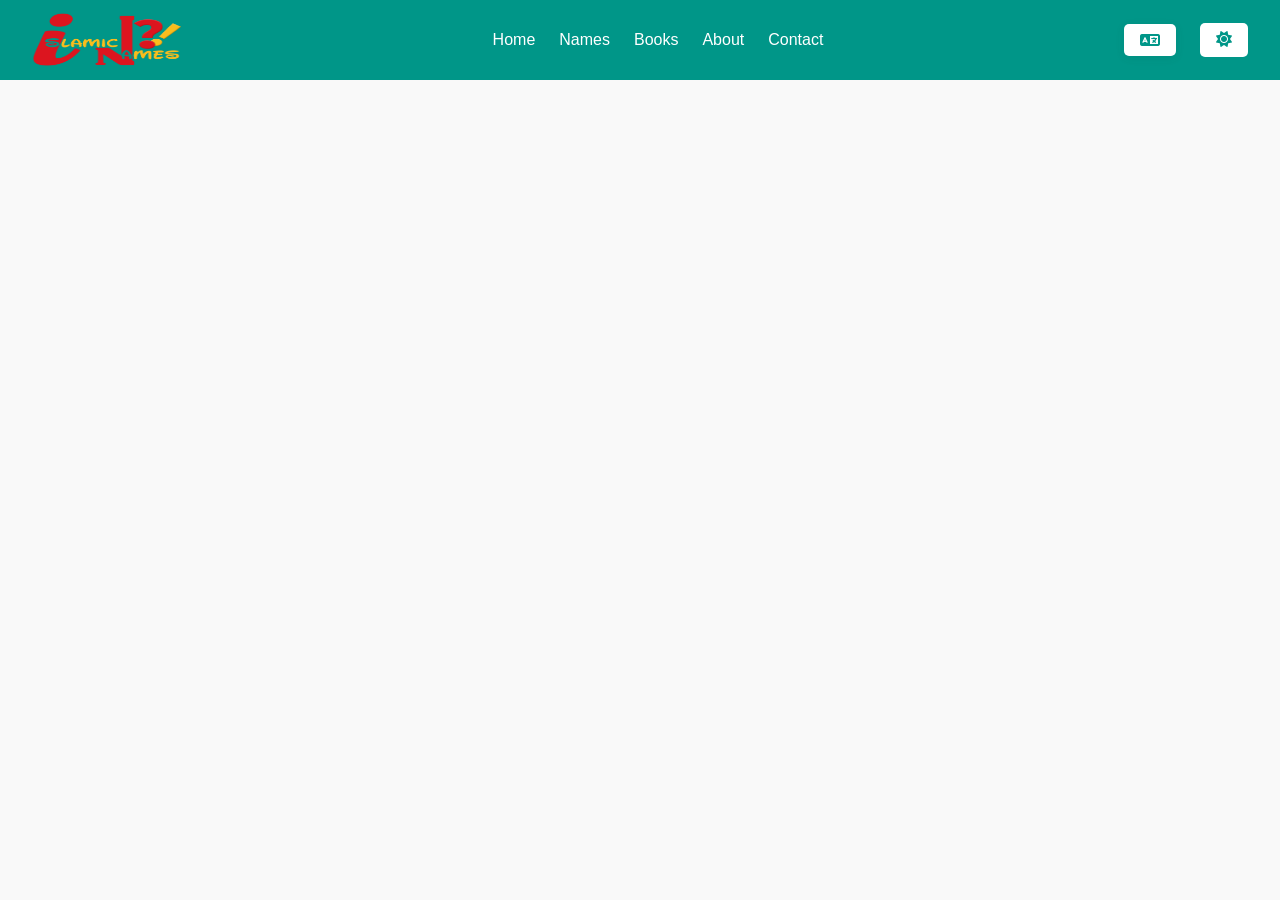
==== commit e275b5e1: "...." ====
--- a/index.html
+++ b/index.html
@@ -1,20 +1,25 @@
 <!DOCTYPE html>
 <html lang="en">
+
 <head>
   <meta charset="UTF-8" />
-  <meta name="viewport" content="width=device-width, initial-scale=1.0"/>
+  <meta name="viewport" content="width=device-width, initial-scale=1.0" />
   <title>Islamic Names | اسلامی نام</title>
-  <meta name="description" content="Find beautiful Islamic baby names with meanings in English and Urdu. Explore Muslim names, their origins, and download free books. Responsive, SEO-friendly, and easy to use." />
-  <meta name="keywords" content="Islamic names, Muslim baby names, Urdu names, Islamic names meanings, Islamic books, Muslim boys names, Muslim girls names, Quranic names, Islamic names in Urdu, Islamic names in English" />
+  <meta name="description"
+    content="Find beautiful Islamic baby names with meanings in English and Urdu. Explore Muslim names, their origins, and download free books. Responsive, SEO-friendly, and easy to use." />
+  <meta name="keywords"
+    content="Islamic names, Muslim baby names, Urdu names, Islamic names meanings, Islamic books, Muslim boys names, Muslim girls names, Quranic names, Islamic names in Urdu, Islamic names in English" />
   <meta property="og:title" content="Islamic Names | اسلامی نام" />
-  <meta property="og:description" content="Find beautiful Islamic baby names with meanings in English and Urdu. Explore Muslim names, their origins, and download free books." />
+  <meta property="og:description"
+    content="Find beautiful Islamic baby names with meanings in English and Urdu. Explore Muslim names, their origins, and download free books." />
   <link rel="stylesheet" href="Style.css/style.css" />
   <link rel="stylesheet" href="https://cdnjs.cloudflare.com/ajax/libs/font-awesome/6.4.0/css/all.min.css" />
 </head>
+
 <body>
   <header>
     <nav class="navbar">
-        <img class="logo" src="./asserts/logo ....webp" alt="islamicNamesLogo" class="logo-img">
+      <img class="logo" src="./asserts/logo ....webp" alt="islamicNamesLogo">
       <ul class="nav-links" id="navLinks">
         <li><a href="index.html" data-en="Home" data-ur="گھر">Home</a></li>
         <li><a href="htmls/allnames.html" data-en="Names" data-ur="نام">Names</a></li>
@@ -25,14 +30,14 @@
       <div class="toggles desktop-toggles">
         <button id="toggleLang" class="toggle-btn" title="Toggle Language">
           <i id="langIcon" class="fa-solid fa-language"></i>
-          <span id="langText">English</span>
+          <!-- <span id="langText">English</span> -->
         </button>
         <button id="toggleTheme" class="toggle-btn" title="Toggle Dark Mode">
           <i id="themeIcon" class="fa-solid fa-moon"></i>
+          <!-- <span id="themeText">Dark</span> -->
         </button>
-        <button class="hamburger" id="navToggle" aria-label="Menu"><i class="fa-solid fa-bars"></i></button>
       </div>
-      <!-- Mobile Dropdown -->
+      <button class="hamburger" id="navToggle" aria-label="Menu"><i class="fa-solid fa-bars"></i></button>
       <div class="mobile-nav-dropdown" id="mobileNavDropdown">
         <ul>
           <li><a href="index.html" data-en="Home" data-ur="گھر">Home</a></li>
@@ -40,20 +45,10 @@
           <li><a href="htmls/books.html" data-en="Books" data-ur="کتب">Books</a></li>
           <li><a href="htmls/about.html" data-en="About" data-ur="تعارف">About</a></li>
           <li><a href="htmls/contact.html" data-en="Contact" data-ur="رابطہ">Contact Us</a></li>
-          <li class="mobile-toggle-btns">
-            <button id="mobileToggleLang" class="toggle-btn" title="Toggle Language">
-              <i id="mobileLangIcon" class="fa-solid fa-language"></i>
-              <span id="mobileLangText">English</span>
-            </button>
-          </li>
-          <li class="mobile-toggle-btns">
-            <button id="mobileToggleTheme" class="toggle-btn" title="Toggle Dark Mode">
-              <i id="mobileThemeIcon" class="fa-solid fa-moon"></i>
-            </button>
-          </li>
         </ul>
       </div>
     </nav>
+    <!--     
     <div class="search-container">
       <input type="text" id="searchInput" 
         placeholder="Search Names" 
@@ -76,8 +71,8 @@
       <p>Explore our curated collection of books to find more names and their meanings. All resources are free to download for personal use.</p>
     </section>
     <section class="names-section" id="namesSection">
-      <!-- Names will be rendered here by JS, limited to 15 with More button -->
-    </section>
+       Names will be rendered here by JS, limited to 15 with More button -->
+    <!--</section>
     <div class="more-names-container">
       <a id="moreNamesBtn" class="details-btn" href="htmls/allnames.html">More Names</a>
     </div>
@@ -97,9 +92,10 @@
       </div>
       <p data-en="© 2025 Islamic Names Website. All rights reserved." data-ur="© 2025 اسلامی نام ویب سائٹ. جملہ حقوق محفوظ ہیں.">© 2025 Islamic Names Website. All rights reserved.</p>
     </div>
-  </footer>
-  <script src="app.js/index.js"></script>
-  <script src="app.js/namepage.js"></script>
-  <script src="app.js/allnames.js"></script>
+  </footer> -->
+    <script src="app.js/index.js"></script>
+    <script src="app.js/namepage.js"></script>
+    <script src="app.js/allnames.js"></script>
 </body>
+
 </html>
--- a/Style.css/style.css
+++ b/Style.css/style.css
@@ -1,5 +1,5 @@
 :root {
-  --primary-color: #004d40;
+  --primary-color: #009688;
   --primary-light: #e0f2f1;
   --text-color: #333;
   --text-muted: #555;
@@ -14,11 +14,6 @@
 * {
   margin: 0;
   padding: 0;
-  box-sizing: border-box;
-}
-
-html, body {
-  height: 100%;
 }
 
 body {
@@ -32,57 +27,110 @@
   flex-direction: column;
 }
 
-main, .main {
-  flex: 1 0 auto;
-}
-
-/* Navbar */
+/* /////////////////////////////// ------ NAV BAR ------ //////////////////////////// */
+
+
 .navbar {
   display: flex;
   justify-content: space-between;
   align-items: center;
   background-color: var(--primary-color);
-  padding: 1rem 2rem;
+  padding: 0.5rem 2rem;
   color: var(--white);
 }
 
 .logo {
-  display: flex;
-  align-items: center;
-  color: var(--white);
   width: 10rem;
   height: 4rem;
 }
 
-.logo-img {
-  height: 44px;
-  width: 44px;
-  object-fit: contain;
-  border-radius: 8px;
-  background: #fff;
-  box-shadow: 0 2px 8px rgba(0,0,0,0.07);
-}
-
-.logo-text {
-  font-size: 1.25rem;
-  font-weight: 600;
+.nav-links {
+  display: flex;
+  gap: 1.5rem;
+  list-style: none;
+}
+
+.nav-links li a {
   color: var(--white);
-  letter-spacing: 0.5px;
-  line-height: 1.1;
-  display: block;
-}
-
-@media (max-width: 600px) {
-  .logo-text {
-    font-size: 1rem;
-    max-width: 90px;
-    white-space: normal;
-  }
-  .logo-img {
-    height: 34px;
-    width: 34px;
-  }
-}
+  text-decoration: none;
+  font-weight: 500;
+  padding-bottom: 2px;
+  position: relative;
+  transition: color 0.25s;
+}
+
+
+.nav-links li a:hover {
+  color: #ffeb3b;
+}
+.nav-links li a::after {
+  content: '';
+  position: absolute;
+  width: 0;
+  height: 2px;
+  background: #ffeb3b;
+  left: 50%;
+  bottom: 0;
+  transition: all 0.2s ease-in-out;
+}
+
+.nav-links li a:hover::after {
+  width: 100%;
+  left: 0;
+}
+
+
+/* ////////////////////////// ------ NAV BAR ANIMATIONS [(KEY FRAMES)] ------ //////////////////// */
+
+
+
+/* /////////////////////////////// ------ NAV BAR COMPLETED ------ //////////////////////////// */
+
+
+/* ------------=========================================================================------- */
+
+
+/* /////////////////////////////// ------ NAV BAR RESPONSIVE ------ //////////////////////////// */
+
+/* for mobile screen */
+
+@media screen and (max-width: 480px) {
+  .navbar {
+    padding: 0.7rem 1.5rem;
+  }
+
+  .logo {
+    width: 7rem;
+    height: 2.5rem;
+  }
+}
+
+/* for mobile lnadscape screen */
+
+@media screen and (min-width:481px) and (max-width: 767px) {}
+
+/* FOR TABLET PORTRAIT SCREEN */
+
+@media screen and (min-width:768px) and (max-width: 1024px) {}
+
+/* FOR TABLATES LANDSCAPE MODE  */
+
+@media screen and (min-width:1025px) and (max-width: 1200px) {}
+
+/* FOR LAPTOP AND SMALL DESKTOPS */
+
+@media screen and (min-width:1201px) and (max-width: 1600px) {}
+
+/* FOR LARGE DESKTOPS */
+
+@media screen and (min-width: 1601px) {}
+
+/* //////////////////////// ------ NAV BAR RESPONSIVE COMPLETED ------ ///////////////////////// */
+
+
+
+
+
 
 .language-toggle button {
   background-color: var(--white);
@@ -99,23 +147,25 @@
   position: relative;
   display: inline-block;
 }
+
 .dropdown-content {
   display: none;
   position: absolute;
   background-color: #fff;
   min-width: 140px;
-  box-shadow: 0 4px 16px rgba(0,0,0,0.12);
+  box-shadow: 0 4px 16px rgba(0, 0, 0, 0.12);
   z-index: 10;
   border-radius: 8px;
   overflow: hidden;
   right: 0;
-  top: 110%;
+  top: 150%;
   animation: fadeIn 0.3s;
   opacity: 0;
   pointer-events: none;
-  transform: translateY(10px);
+  transform: translateY(80px);
   transition: opacity 0.25s, transform 0.25s;
 }
+
 .dropdown:hover .dropdown-content,
 .dropdown:focus-within .dropdown-content {
   display: block;
@@ -123,6 +173,7 @@
   pointer-events: auto;
   transform: translateY(0);
 }
+
 .dropdown-content button {
   width: 100%;
   background: none;
@@ -134,6 +185,7 @@
   cursor: pointer;
   transition: background 0.2s;
 }
+
 .dropdown-content button:hover {
   background: #e0f2f1;
 }
@@ -144,34 +196,43 @@
   color: var(--primary-color);
   border: none;
   padding: 0.5rem 1rem;
-  border-radius: 5px;
+  border-radius: 9px;
   cursor: pointer;
-  font-weight: bold;
-  font-size: 1rem;
-  min-width: 100px;
   margin-right: 0.5rem;
-  box-shadow: 0 2px 8px rgba(0,77,64,0.10);
+  box-shadow: 0 2px 8px rgba(0, 77, 64, 0.10);
   display: flex;
   align-items: center;
   gap: 0.5em;
-  transition: background-color 0.3s, color 0.3s, box-shadow 0.3s, transform 0.25s cubic-bezier(.4,2,.6,1), filter 0.2s;
-}
+  transition: background-color 0.3s, color 0.3s, box-shadow 0.3s, transform 0.25s cubic-bezier(.4, 2, .6, 1), filter 0.2s;
+}
+
 .dropdown .toggle-btn:focus,
 .dropdown .toggle-btn:hover {
   background-color: #b2dfdb;
   color: #00332c;
-  box-shadow: 0 4px 16px rgba(0,77,64,0.18);
+  box-shadow: 0 4px 16px rgba(0, 77, 64, 0.18);
   outline: 2px solid #00796b;
   transform: scale(1.07);
   filter: brightness(1.05);
-  animation: lang-bounce 0.35s cubic-bezier(.4,2,.6,1);
+  animation: lang-bounce 0.35s cubic-bezier(.4, 2, .6, 1);
 }
 
 @keyframes lang-bounce {
-  0% { transform: scale(1); }
-  40% { transform: scale(1.12) translateY(-2px); }
-  60% { transform: scale(0.98) translateY(1px); }
-  100% { transform: scale(1.07); }
+  0% {
+    transform: scale(1);
+  }
+
+  40% {
+    transform: scale(1.12) translateY(-2px);
+  }
+
+  60% {
+    transform: scale(0.98) translateY(1px);
+  }
+
+  100% {
+    transform: scale(1.07);
+  }
 }
 
 .dropdown .toggle-btn i.fa-caret-down {
@@ -189,26 +250,13 @@
   cursor: pointer;
   transition: background 0.2s, color 0.2s, box-shadow 0.2s;
 }
+
 .hamburger:active {
   background: #e0f2f1;
   color: #00796b;
-  box-shadow: 0 2px 8px rgba(0,0,0,0.08);
-}
-
-.nav-links {
-  display: flex;
-  gap: 1.5rem;
-  list-style: none;
-}
-.nav-links li a {
-  color: var(--white);
-  text-decoration: none;
-  font-weight: 500;
-  transition: color 0.2s;
-}
-.nav-links li a:hover {
-  color: #b2dfdb;
-}
+  box-shadow: 0 2px 8px rgba(0, 0, 0, 0.08);
+}
+
 
 /* Mobile nav dropdown styles */
 .mobile-nav-dropdown {
@@ -218,22 +266,26 @@
   right: 0;
   width: 200px;
   background: var(--primary-color);
-  box-shadow: 0 4px 16px rgba(0,0,0,0.12);
+  box-shadow: 0 4px 16px rgba(0, 0, 0, 0.12);
   border-radius: 0 0 10px 10px;
   z-index: 100;
   animation: fadeIn 0.3s;
 }
+
 .mobile-nav-dropdown ul {
   list-style: none;
   margin: 0;
   padding: 0.5rem 0;
 }
+
 .mobile-nav-dropdown li {
   border-bottom: 1px solid #b2dfdb;
 }
+
 .mobile-nav-dropdown li:last-child {
   border-bottom: none;
 }
+
 .mobile-nav-dropdown a {
   display: block;
   color: var(--white);
@@ -242,10 +294,12 @@
   font-weight: 500;
   transition: background 0.2s, color 0.2s;
 }
+
 .mobile-nav-dropdown a:hover {
   background: #00796b;
   color: #fff;
 }
+
 .mobile-nav-dropdown .mobile-toggle-btns {
   padding: 0.7rem 1.2rem 0.7rem 1.2rem;
   border-bottom: none;
@@ -255,6 +309,7 @@
   align-items: center;
   background: none;
 }
+
 .mobile-nav-dropdown .toggle-btn {
   width: 100%;
   margin: 0;
@@ -271,43 +326,96 @@
   gap: 0.5em;
   transition: background-color 0.3s, color 0.3s;
 }
+
 .mobile-nav-dropdown .toggle-btn:hover {
   background: #b2dfdb;
   color: #00332c;
 }
+
 @media (max-width: 900px) {
   .nav-links {
     display: none !important;
   }
+
+  .desktop-toggles {
+    display: flex !important;
+    position: absolute;
+    top: 1rem;
+    right: 3.5rem;
+    z-index: 201;
+    gap: 0.5rem;
+  }
+
+  .hamburger {
+    display: block !important;
+    z-index: 202;
+    position: absolute;
+    right: 1rem;
+    top: 1.2rem;
+    background: none;
+    border: none;
+    font-size: 2rem;
+    color: #fff;
+    cursor: pointer;
+    transition: color 0.2s, background 0.2s, box-shadow 0.2s, transform 0.3s;
+  }
+
+
+
   .mobile-nav-dropdown {
     display: none;
     position: absolute;
     top: 64px;
     right: 0;
-    width: 220px;
+    width: 90vw;
+    max-width: 320px;
     background: var(--primary-color);
-    box-shadow: 0 4px 16px rgba(0,0,0,0.12);
-    border-radius: 0 0 10px 10px;
-    z-index: 100;
-    animation: fadeIn 0.3s;
-  }
+    box-shadow: 0 8px 32px rgba(0, 0, 0, 0.18);
+    border-radius: 0 0 16px 16px;
+    z-index: 200;
+    overflow: hidden;
+    animation: mobileDropdownClose 0.4s cubic-bezier(.4, 2, .6, 1) forwards;
+    transform: translateY(-30px);
+    opacity: 0;
+  }
+
   .mobile-nav-dropdown.open {
     display: block;
-  }
-  .hamburger {
-    display: block !important;
-    z-index: 200;
-  }
-  .desktop-toggles {
-    display: none !important;
-  }
-}
-@media (min-width: 901px) {
-  .mobile-nav-dropdown {
-    display: none !important;
-  }
-  .desktop-toggles {
-    display: flex !important;
+    animation: mobileDropdownOpen 0.5s cubic-bezier(.4, 2, .6, 1) forwards;
+  }
+}
+
+main,
+.main {
+  flex: 1 0 auto;
+}
+
+@keyframes mobileDropdownOpen {
+  0% {
+    opacity: 0;
+    transform: translateY(-30px) scaleY(0.95);
+  }
+
+  60% {
+    opacity: 1;
+    transform: translateY(10px) scaleY(1.03);
+  }
+
+  100% {
+    opacity: 1;
+    transform: translateY(0) scaleY(1);
+  }
+}
+
+@keyframes mobileDropdownClose {
+  0% {
+    opacity: 1;
+    transform: translateY(0) scaleY(1);
+  }
+
+  100% {
+    opacity: 0;
+    transform: translateY(-30px) scaleY(0.95);
   }
 }
 
@@ -381,14 +489,16 @@
 .name-card .accordion-content {
   max-height: 0;
   overflow: hidden;
-  transition: max-height 0.4s cubic-bezier(0.4,0,0.2,1);
+  transition: max-height 0.4s cubic-bezier(0.4, 0, 0.2, 1);
   background: #f7f7f7;
   padding: 0 1rem;
 }
+
 .name-card.active .accordion-content {
   max-height: 300px;
   padding: 1rem;
 }
+
 .name-card .accordion-toggle {
   display: flex;
   align-items: center;
@@ -402,9 +512,11 @@
   cursor: pointer;
   padding: 0.5rem 0;
 }
+
 .name-card .accordion-toggle i {
   transition: transform 0.3s;
 }
+
 .name-card.active .accordion-toggle i {
   transform: rotate(90deg);
 }
@@ -425,7 +537,7 @@
   width: 100%;
   margin-top: auto;
   text-align: center;
-  box-shadow: 0 -4px 24px rgba(0,0,0,0.10);
+  box-shadow: 0 -4px 24px rgba(0, 0, 0, 0.10);
   border-top: 2px solid #b2dfdb;
   z-index: 10;
   transition: background 0.3s, color 0.3s;
@@ -440,11 +552,13 @@
   gap: 1rem;
   padding: 0 1.5rem;
 }
+
 .footer-links {
   margin-bottom: 0.5rem;
   font-size: 1.08rem;
   letter-spacing: 0.5px;
 }
+
 .footer-links a {
   color: #b2dfdb;
   margin: 0 0.7rem;
@@ -453,19 +567,23 @@
   transition: color 0.2s, border-bottom 0.2s;
   border-bottom: 2px solid transparent;
 }
+
 .footer-links a:hover {
   color: #fff;
   border-bottom: 2px solid #fff;
 }
+
 .footer-social a {
   color: #b2dfdb;
   margin: 0 0.3rem;
   font-size: 1.2rem;
   transition: color 0.2s;
 }
+
 .footer-social a:hover {
   color: #fff;
 }
+
 footer p {
   font-size: 0.98rem;
   color: #e0e0e0;
@@ -539,11 +657,13 @@
   border-radius: 0 0 16px 16px;
   margin-bottom: 1.5rem;
 }
+
 .seo-section h1 {
   font-size: 2.2rem;
   color: var(--primary-color);
   margin-bottom: 0.5rem;
 }
+
 .seo-section p {
   font-size: 1.1rem;
   color: var(--text-muted);
@@ -559,24 +679,29 @@
   padding: 1.5rem 2rem;
   text-align: left;
 }
+
 .books-section h2 {
   color: var(--primary-color);
   font-size: 1.3rem;
   margin-bottom: 0.7rem;
 }
+
 .books-list {
   list-style: none;
   padding: 0;
   margin-bottom: 0.7rem;
 }
+
 .books-list li {
   margin-bottom: 0.4rem;
 }
+
 .books-list a {
   color: var(--primary-color);
   text-decoration: underline;
   transition: color 0.2s;
 }
+
 .books-list a:hover {
   color: #00796b;
 }
@@ -586,12 +711,15 @@
   .footer-content {
     padding: 0 1rem;
   }
+
   .books-section {
     padding: 1rem 0.5rem;
   }
+
   .seo-section {
     padding: 1.2rem 0.5rem 0.7rem 0.5rem;
   }
+
   .name-card {
     padding: 0.7rem 0.3rem;
   }
@@ -599,8 +727,15 @@
 
 /* Animations */
 @keyframes fadeIn {
-  from { opacity: 0; transform: translateY(10px); }
-  to { opacity: 1; transform: translateY(0); }
+  from {
+    opacity: 0;
+    transform: translateY(10px);
+  }
+
+  to {
+    opacity: 1;
+    transform: translateY(0);
+  }
 }
 
 /* All Names List (allnames.html) */
@@ -612,19 +747,23 @@
   border-radius: 12px;
   box-shadow: var(--shadow);
 }
+
 .all-names-section h1 {
   text-align: center;
   color: var(--primary-color);
   margin-bottom: 1.2rem;
 }
+
 .all-names-list {
   width: 100%;
 }
+
 .all-names-ul {
   list-style: none;
   padding: 0;
   margin: 0;
 }
+
 .all-names-li {
   display: flex;
   flex-wrap: wrap;
@@ -633,25 +772,30 @@
   padding: 0.7rem 0.2rem;
   gap: 1.2rem;
 }
+
 .all-names-li:last-child {
   border-bottom: none;
 }
+
 .all-name {
   flex: 1 1 180px;
   font-weight: 600;
   color: var(--primary-color);
   font-size: 1.08rem;
 }
+
 .all-meaning {
   flex: 2 1 320px;
   color: var(--text-muted);
   font-size: 1rem;
 }
+
 .all-names-li .details-btn {
   margin-left: auto;
   font-size: 0.95rem;
   padding: 0.4rem 0.9rem;
 }
+
 @media (max-width: 700px) {
   .all-names-li {
     flex-direction: column;
@@ -659,10 +803,13 @@
     gap: 0.3rem;
     padding: 0.7rem 0;
   }
-  .all-name, .all-meaning {
+
+  .all-name,
+  .all-meaning {
     flex: unset;
     width: 100%;
   }
+
   .all-names-li .details-btn {
     margin-left: 0;
     margin-top: 0.3rem;
@@ -679,27 +826,27 @@
   cursor: pointer;
   font-weight: bold;
   font-size: 1rem;
-  min-width: 100px;
   margin-right: 0.5rem;
-  box-shadow: 0 2px 8px rgba(0,77,64,0.10);
+  box-shadow: 0 2px 8px rgba(0, 77, 64, 0.10);
   display: flex;
   align-items: center;
   gap: 0.5em;
-  transition: background-color 0.3s, color 0.3s, box-shadow 0.3s, transform 0.25s cubic-bezier(.4,2,.6,1), filter 0.2s;
+  transition: background-color 0.3s, color 0.3s, box-shadow 0.3s, transform 0.25s cubic-bezier(.4, 2, .6, 1), filter 0.2s;
   appearance: none;
   /* Remove custom arrow for native look */
   background-image: none;
   text-align: center;
 }
+
 #toggleLang.toggle-btn:focus,
 #toggleLang.toggle-btn:hover {
   background-color: #b2dfdb;
   color: #00332c;
-  box-shadow: 0 4px 16px rgba(0,77,64,0.18);
+  box-shadow: 0 4px 16px rgba(0, 77, 64, 0.18);
   outline: 2px solid #00796b;
   transform: scale(1.07);
   filter: brightness(1.05);
-  animation: lang-bounce 0.35s cubic-bezier(.4,2,.6,1);
+  animation: lang-bounce 0.35s cubic-bezier(.4, 2, .6, 1);
 }
 
 /* Modal styles */
@@ -707,17 +854,26 @@
   display: none;
   position: fixed;
   z-index: 1001;
-  left: 0; top: 0; width: 100vw; height: 100vh;
-}
+  left: 0;
+  top: 0;
+  width: 100vw;
+  height: 100vh;
+}
+
 #detailsModal .modal-backdrop {
   position: fixed;
-  left: 0; top: 0; width: 100vw; height: 100vh;
-  background: rgba(0,0,0,0.5);
+  left: 0;
+  top: 0;
+  width: 100vw;
+  height: 100vh;
+  background: rgba(0, 0, 0, 0.5);
   z-index: 1001;
 }
+
 #detailsModal .modal-content {
   position: absolute;
-  top: 50%; left: 50%;
+  top: 50%;
+  left: 50%;
   transform: translate(-50%, -50%);
   background: #fff;
   color: #222;
@@ -726,17 +882,26 @@
   min-width: 320px;
   max-width: 90vw;
   z-index: 1002;
-  box-shadow: 0 8px 32px rgba(0,0,0,0.18);
-}
+  box-shadow: 0 8px 32px rgba(0, 0, 0, 0.18);
+}
+
 #detailsModal .modal-close {
-  position: absolute; top: 10px; right: 16px;
-  background: none; border: none; font-size: 2rem; color: #888; cursor: pointer;
-}
+  position: absolute;
+  top: 10px;
+  right: 16px;
+  background: none;
+  border: none;
+  font-size: 2rem;
+  color: #888;
+  cursor: pointer;
+}
+
 body.modal-open {
   overflow: hidden;
   filter: blur(0.5px);
 }
-body.modal-open > *:not(#detailsModal) {
+
+body.modal-open>*:not(#detailsModal) {
   filter: blur(2px) grayscale(0.2) brightness(0.8);
   pointer-events: none;
   user-select: none;
@@ -746,23 +911,34 @@
 
 
 @keyframes lang-bounce {
-  0% { transform: scale(1); }
-  40% { transform: scale(1.12) translateY(-2px); }
-  60% { transform: scale(0.98) translateY(1px); }
-  100% { transform: scale(1.07); }
+  0% {
+    transform: scale(1);
+  }
+
+  40% {
+    transform: scale(1.12) translateY(-2px);
+  }
+
+  60% {
+    transform: scale(0.98) translateY(1px);
+  }
+
+  100% {
+    transform: scale(1.07);
+  }
 }
 
 /* Make select arrow look like button caret for consistency */
 #toggleLang.toggle-btn::-ms-expand {
   display: none;
 }
+
 #toggleLang.toggle-btn option {
   color: var(--primary-color);
 }
 
 @media (max-width: 600px) {
   #toggleLang.toggle-btn {
-    min-width: 70px;
     font-size: 0.95rem;
     padding: 0.4rem 0.7rem;
   }
@@ -773,17 +949,26 @@
   display: none;
   position: fixed;
   z-index: 1001;
-  left: 0; top: 0; width: 100vw; height: 100vh;
-}
+  left: 0;
+  top: 0;
+  width: 100vw;
+  height: 100vh;
+}
+
 #detailsModal .modal-backdrop {
   position: fixed;
-  left: 0; top: 0; width: 100vw; height: 100vh;
-  background: rgba(0,0,0,0.5);
+  left: 0;
+  top: 0;
+  width: 100vw;
+  height: 100vh;
+  background: rgba(0, 0, 0, 0.5);
   z-index: 1001;
 }
+
 #detailsModal .modal-content {
   position: absolute;
-  top: 50%; left: 50%;
+  top: 50%;
+  left: 50%;
   transform: translate(-50%, -50%);
   background: #fff;
   color: #222;
@@ -792,16 +977,25 @@
   min-width: 320px;
   max-width: 90vw;
   z-index: 1002;
-  box-shadow: 0 8px 32px rgba(0,0,0,0.18);
-}
+  box-shadow: 0 8px 32px rgba(0, 0, 0, 0.18);
+}
+
 #detailsModal .modal-close {
-  position: absolute; top: 10px; right: 16px;
-  background: none; border: none; font-size: 2rem; color: #888; cursor: pointer;
-}
+  position: absolute;
+  top: 10px;
+  right: 16px;
+  background: none;
+  border: none;
+  font-size: 2rem;
+  color: #888;
+  cursor: pointer;
+}
+
 body.modal-open {
   overflow: hidden;
 }
-body.modal-open > *:not(#detailsModal) {
+
+body.modal-open>*:not(#detailsModal) {
   filter: blur(2px) grayscale(0.2) brightness(0.8);
   pointer-events: none;
   user-select: none;
